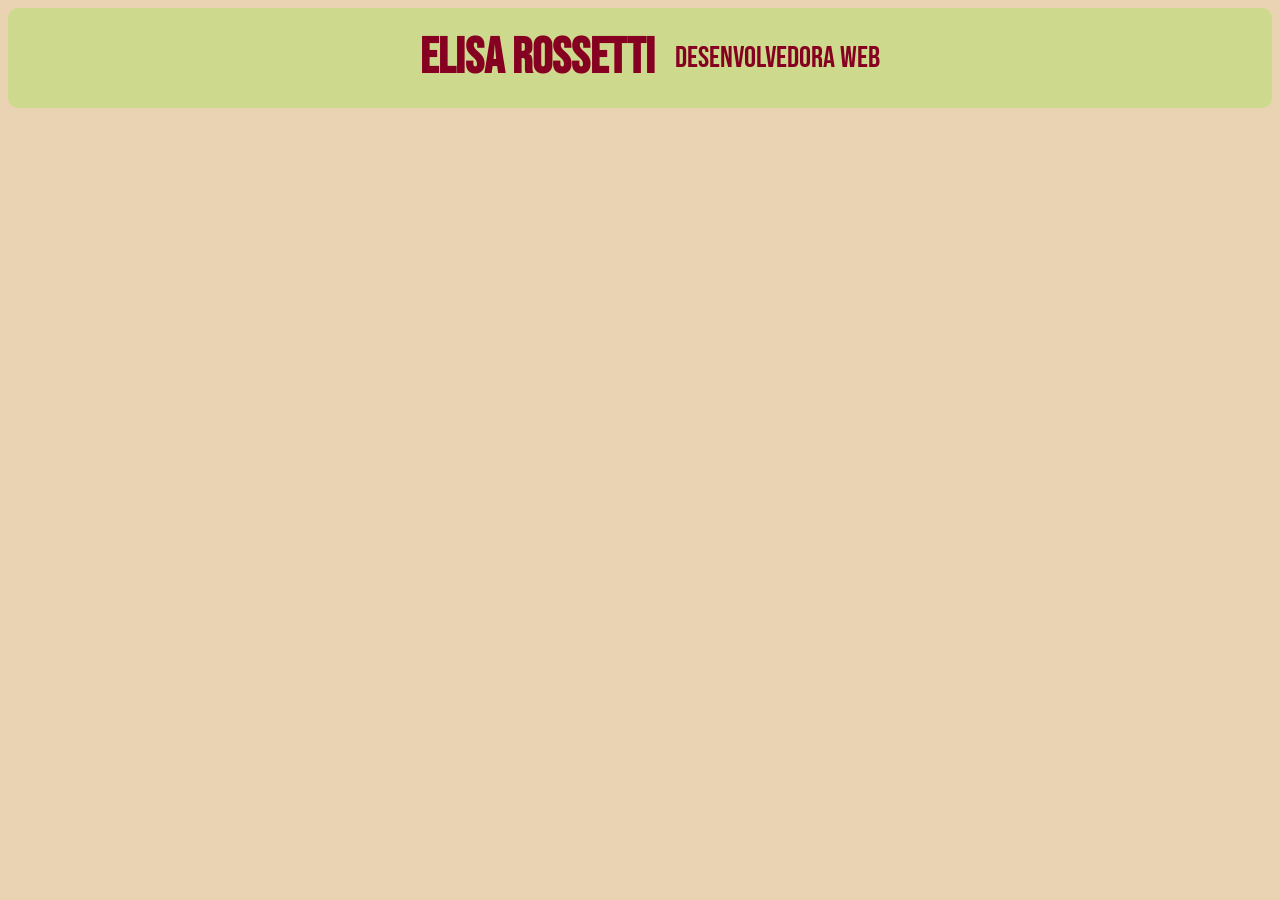
==== index.html @ 07d2bc2f "first commit" ====
<!DOCTYPE html>
<html lang="en">

<head>
  <meta charset="UTF-8">
  <meta name="viewport" content="width=device-width, initial-scale=1.0">
  <title>Portifólio</title>
  <link rel="stylesheet" href="assets/styles.css">
  <link rel="preconnect" href="https://fonts.googleapis.com">
  <link rel="preconnect" href="https://fonts.gstatic.com" crossorigin>
  <link
    href="https://fonts.googleapis.com/css2?family=Bebas+Neue&family=Inter:ital,opsz,wght@0,14..32,100..900;1,14..32,100..900&family=Quicksand:wght@300..700&display=swap"
    rel="stylesheet">
</head>

<body>
  <div class="topo">
    <H1><strong>Elisa Rossetti</strong></H1>
    <p>Desenvolvedora Web</p>
  </div>

  <div class="info">
    <p></p>
  </div>
</body>

</html>
---- assets/styles.css ----
.topo {
    background-color: #cdd98d;
    height: auto;
    width: auto;
    justify-content: center;
    align-items: center;
    display: flex;
    margin: auto;
    padding: 0;
    box-sizing: border-box;
    border-radius: 10px;
    font-family: "bebas neue";
    font-size: 30px;
    color: #860021;
    word-wrap: break-word;
}

body {
    background-color: #e9d3b2;
}

.topo h1 {
    font-size: 50px;
    color: #860021;
    text-align: center;
    margin: 0;
    padding: 20px;
}
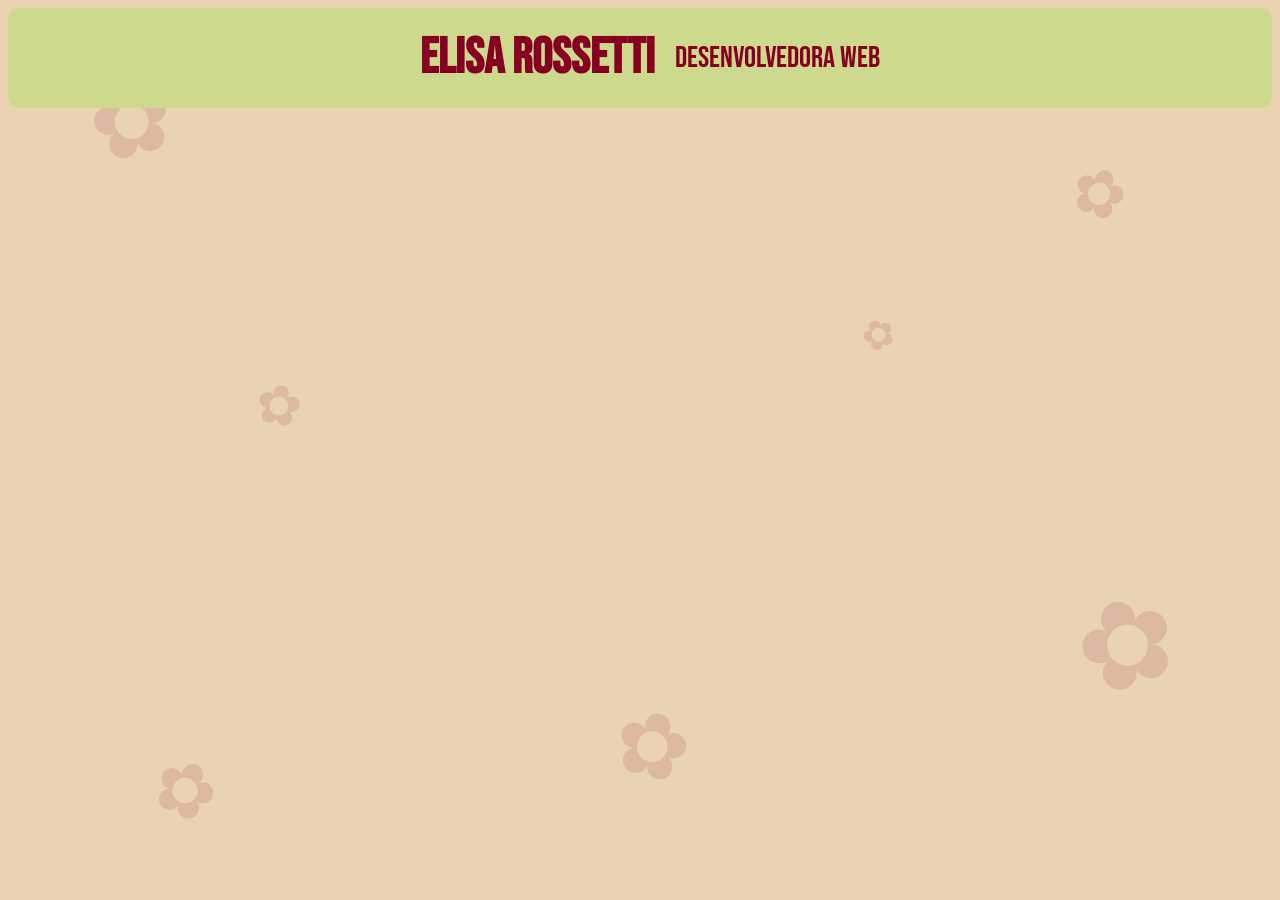
==== commit ab6ede5b: "ok" ====
--- a/index.html
+++ b/index.html
@@ -14,6 +14,17 @@
 </head>
 
 <body>
+<div class="flower-background" aria-hidden="true">
+  <span class="flower flower-1">✿</span>
+  <span class="flower flower-2">✿</span>
+  <span class="flower flower-3">✿</span>
+  <span class="flower flower-4">✿</span>
+  <span class="flower flower-5">✿</span>
+  <span class="flower flower-6">✿</span>
+  <span class="flower flower-7">✿</span>
+  <span class="flower flower-8">✿</span>
+</div>  
+
   <div class="topo">
     <H1><strong>Elisa Rossetti</strong></H1>
     <p>Desenvolvedora Web</p>
--- a/assets/styles.css
+++ b/assets/styles.css
@@ -26,3 +26,80 @@
     margin: 0;
     padding: 20px;
 }
+
+
+.flower-background {
+  position: fixed;
+  inset: 0;
+  width: 100%;
+  height: 100vh;
+  overflow: hidden;
+  pointer-events: none;
+  z-index: -1;
+}
+
+.flower {
+  position: absolute;
+  color: #860021;
+  opacity: 0.12;
+  line-height: 1;
+  user-select: none;
+}
+
+/* Posições, tamanhos e rotações das flores */
+
+.flower-1 {
+  top: 8%;
+  left: 7%;
+  font-size: 100px;
+  transform: rotate(-15deg);
+}
+
+.flower-2 {
+  top: 18%;
+  right: 12%;
+  font-size: 65px;
+  transform: rotate(20deg);
+}
+
+.flower-3 {
+  top: 42%;
+  left: 20%;
+  font-size: 55px;
+  transform: rotate(10deg);
+}
+
+.flower-4 {
+  top: 65%;
+  right: 8%;
+  font-size: 120px;
+  transform: rotate(-20deg);
+}
+
+.flower-5 {
+  bottom: 8%;
+  left: 12%;
+  font-size: 75px;
+  transform: rotate(25deg);
+}
+
+.flower-6 {
+  top: 5%;
+  left: 55%;
+  font-size: 45px;
+  transform: rotate(-10deg);
+}
+
+.flower-7 {
+  top: 78%;
+  left: 48%;
+  font-size: 90px;
+  transform: rotate(15deg);
+}
+
+.flower-8 {
+  top: 35%;
+  right: 30%;
+  font-size: 40px;
+  transform: rotate(-25deg);
+}
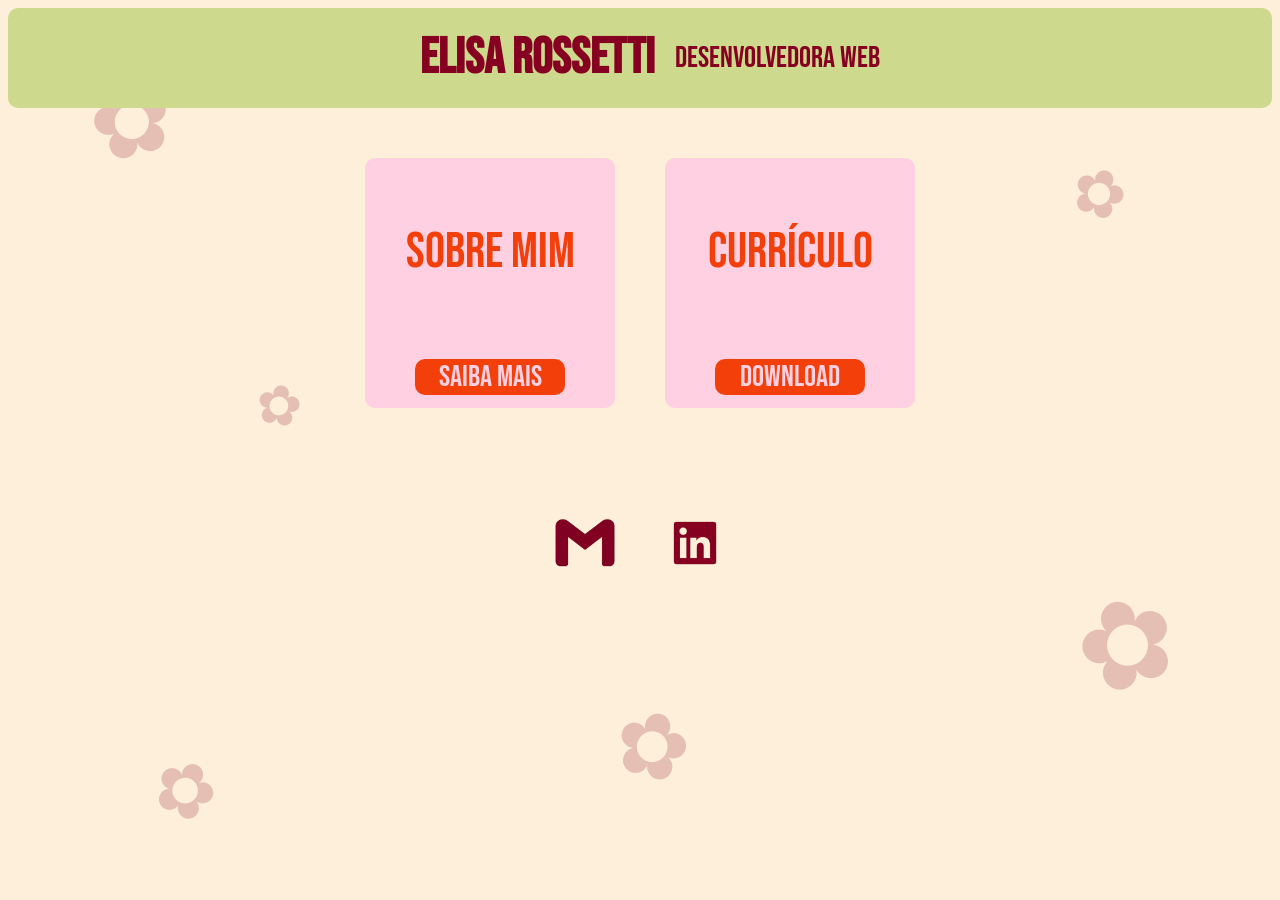
==== commit f7f500fa: "ok" ====
--- a/index.html
+++ b/index.html
@@ -4,26 +4,27 @@
 <head>
   <meta charset="UTF-8">
   <meta name="viewport" content="width=device-width, initial-scale=1.0">
-  <title>Portifólio</title>
-  <link rel="stylesheet" href="assets/styles.css">
+  <title>Elisa Rossetti</title>
+  <link rel="stylesheet" href="assets/css/styles.css">
   <link rel="preconnect" href="https://fonts.googleapis.com">
   <link rel="preconnect" href="https://fonts.gstatic.com" crossorigin>
   <link
     href="https://fonts.googleapis.com/css2?family=Bebas+Neue&family=Inter:ital,opsz,wght@0,14..32,100..900;1,14..32,100..900&family=Quicksand:wght@300..700&display=swap"
     rel="stylesheet">
+  <meta name="viewport" content="width=device-width, initial-scale=1.0">
 </head>
 
 <body>
-<div class="flower-background" aria-hidden="true">
-  <span class="flower flower-1">✿</span>
-  <span class="flower flower-2">✿</span>
-  <span class="flower flower-3">✿</span>
-  <span class="flower flower-4">✿</span>
-  <span class="flower flower-5">✿</span>
-  <span class="flower flower-6">✿</span>
-  <span class="flower flower-7">✿</span>
-  <span class="flower flower-8">✿</span>
-</div>  
+  <div class="flower-background" aria-hidden="true">
+    <span class="flower flower-1">✿</span>
+    <span class="flower flower-2">✿</span>
+    <span class="flower flower-3">✿</span>
+    <span class="flower flower-4">✿</span>
+    <span class="flower flower-5">✿</span>
+    <span class="flower flower-6">✿</span>
+    <span class="flower flower-7">✿</span>
+    <span class="flower flower-8">✿</span>
+  </div>
 
   <div class="topo">
     <H1><strong>Elisa Rossetti</strong></H1>
@@ -31,8 +32,26 @@
   </div>
 
   <div class="info">
-    <p></p>
+    <div class="box1">
+      <p>Sobre mim</p>
+      <a href="sobremim.html" class="botao1">Saiba mais</a>
+    </div>
+    <div class="box2">
+      <p>Currículo</p>
+      <a href="" class="botao1">Download</a>
+    </div>
   </div>
+
+  <footer class="rodape">
+    <div class="images">
+      <a href="mailto:elisarocharo7fonseca@gmail.com" target="_blank" class="gmailimg">
+        <img src="assets/images/gmail.logo.png">
+      </a>
+      <a href="https://www.linkedin.com/in/elisa-rossetti-fonseca-03621a307/?isSelfProfile=true" target="_blank" class="linkedinimg">
+        <img src="assets/images/linkedin.logo.png">
+      </a>
+    </div>
+  </footer>
 </body>
 
 </html>
--- a/assets/css/styles.css
+++ b/assets/css/styles.css
@@ -0,0 +1,311 @@
+.topo {
+    background-color: #cdd98d;
+    height: auto;
+    width: auto;
+    justify-content: center;
+    align-items: center;
+    display: flex;
+    margin: auto;
+    padding: 0;
+    box-sizing: border-box;
+    border-radius: 10px;
+    font-family: "bebas neue";
+    font-size: 30px;
+    color: #860021;
+    word-wrap: break-word;
+}
+
+body {
+    background-color: #fdefd9;
+}
+
+.topo h1 {
+    font-size: 50px;
+    color: #860021;
+    text-align: center;
+    margin: 0;
+    padding: 20px;
+}
+
+
+.flower-background {
+  position: fixed;
+  inset: 0;
+  width: 100%;
+  height: 100vh;
+  overflow: hidden;
+  pointer-events: none;
+  z-index: -1;
+}
+
+.flower {
+  position: absolute;
+  color: #860021;
+  opacity: 0.20;
+  line-height: 1;
+  user-select: none;
+}
+
+.flower-1 {
+  top: 8%;
+  left: 7%;
+  font-size: 100px;
+  transform: rotate(-15deg);
+}
+
+.flower-2 {
+  top: 18%;
+  right: 12%;
+  font-size: 65px;
+  transform: rotate(20deg);
+}
+
+.flower-3 {
+  top: 42%;
+  left: 20%;
+  font-size: 55px;
+  transform: rotate(10deg);
+}
+
+.flower-4 {
+  top: 65%;
+  right: 8%;
+  font-size: 120px;
+  transform: rotate(-20deg);
+}
+
+.flower-5 {
+  bottom: 8%;
+  left: 12%;
+  font-size: 75px;
+  transform: rotate(25deg);
+}
+
+.flower-6 {
+  top: 5%;
+  left: 55%;
+  font-size: 45px;
+  transform: rotate(-10deg);
+}
+
+.flower-7 {
+  top: 78%;
+  left: 48%;
+  font-size: 90px;
+  transform: rotate(15deg);
+}
+
+.flower-8 {
+  top: 35%;
+  right: 30%;
+  font-size: 40px;
+  transform: rotate(-25deg);
+}
+
+.info {
+  display: flex;
+  justify-content: center;
+  margin-top: 50px;
+  flex-direction: row;
+  gap: 50px;
+}
+
+.box1 {
+  display: flex;
+  justify-content: space-around;
+  align-items: center;
+  background-color: #ffcfe2;
+  width: 250px;
+  height: 250px;
+  border-radius: 10px;
+  font-family: bebas neue;
+  font-size: 50px;
+  color: #f33f0a;
+  flex-direction: column;
+}
+
+.box2 {
+  display: flex;
+  justify-content: space-around;
+  align-items: center;
+  background-color: #ffcfe2;
+  width: 250px;
+  height: 250px;
+  border-radius: 10px;
+  font-family: bebas neue;
+  font-size: 50px;
+  color: #f33f0a;
+  flex-direction: column;
+}
+
+.botao1 {
+  display: flex;
+  background-color: #f33f0a;
+  border-radius: 10px;
+  font-family: bebas neue;
+  color: #ffcfe2;
+  font-size: 30px;
+  border: none;
+  outline: none;
+  text-decoration: none !important;
+  width: 150px;
+  align-items: center;
+  justify-content: center;
+  transform: transform 0.7s ease;
+}
+
+.botao1:hover {
+  cursor: pointer;
+  background-color: #860021;
+  transition: 0.5s;
+  transform: scale(1.1);
+}
+
+.botao2 {
+  display: flex;
+  background-color: #860021;
+  border-radius: 10px;
+  font-family: bebas neue;
+  color: #cdd98d;
+  font-size: 20px;
+  border: none;
+  outline: none;
+  text-decoration: none !important;
+  width: 80px;
+  align-items: left;
+  justify-content: center;
+  transform: transform 0.7s ease;
+  position: absolute;
+  left: 15px;
+  margin-left: 10px;
+}
+
+.botao2:hover {
+  cursor: pointer;
+  background-color: #f33f0a;
+  transition: 0.5s;
+  transform: scale(1.1);
+}
+
+.topo1 {
+    background-color: #cdd98d;
+    height: auto;
+    width: auto;
+    justify-content: center;
+    align-items: center;
+    display: flex;
+    margin: auto;
+    padding: 0;
+    box-sizing: border-box;
+    border-radius: 10px;
+    font-family: bebas neue;
+    font-size: 30px;
+    color: #860021;
+    word-wrap: break-word;
+}
+
+.box3 {
+  display: flex;
+  align-items: center;
+  justify-content: center;
+  background-color: #ffcfe2;
+  margin-top: 50px;
+  border-radius: 10px;
+  text-align: center;
+  font-family: montserrat;
+  font-size: 20px;
+}
+
+.box4 {
+  display: flex;
+  align-items: center;
+  justify-content: center;
+  background-color: #ffcfe2;
+  margin-top: 50px;
+  border-radius: 10px;
+  text-align: center;
+  font-family: montserrat;
+  font-size: 20px;
+}
+
+  @media (max-width: 600px) {
+    .info {
+      flex-direction: column;
+      align-items: center;
+      display: flex;
+    }
+    .topo {
+      flex-direction: column;
+      align-items: center;
+      display: flex;
+    }
+    .topo1 {
+      flex-direction: column;
+      align-items: center;
+      display: flex;
+    }
+  }
+
+.rodape {
+  display: flex;
+  align-items: center;
+  margin-top: 100px;
+  justify-content: center;
+}
+
+.images {
+  display: flex;
+  flex-direction: row;
+  align-items: center;
+  gap: 40px;
+}
+
+.images img {
+  display: block;
+  width: 70px;
+  height: 70px;
+  object-fit: contain;
+}
+
+.projetos {
+  display: flex;
+  align-items: center;
+  justify-content: center;
+  width: 100%;
+  height: auto;
+  flex-direction: column;
+  border-radius: 10px;
+  margin-top: 90px;
+}
+
+.projetos h1 {
+  display: flex;
+  font-family: bebas neue;
+  color: #860021;
+}
+
+.gitimg {
+  display: flex;
+  width: 70px;
+  height: 70px;
+  object-fit: contain;
+  margin-bottom: 20px;
+}
+
+.gitimg:hover {
+  cursor: pointer;
+  transition: 0.5s;
+  transform: scale(1.1);
+}
+
+.gmailimg:hover {
+  cursor: pointer;
+  transition: 0.5s;
+  transform: scale(1.1);
+}
+
+.linkedinimg:hover {
+  cursor: pointer;
+  transition: 0.5s;
+  transform: scale(1.1);
+}
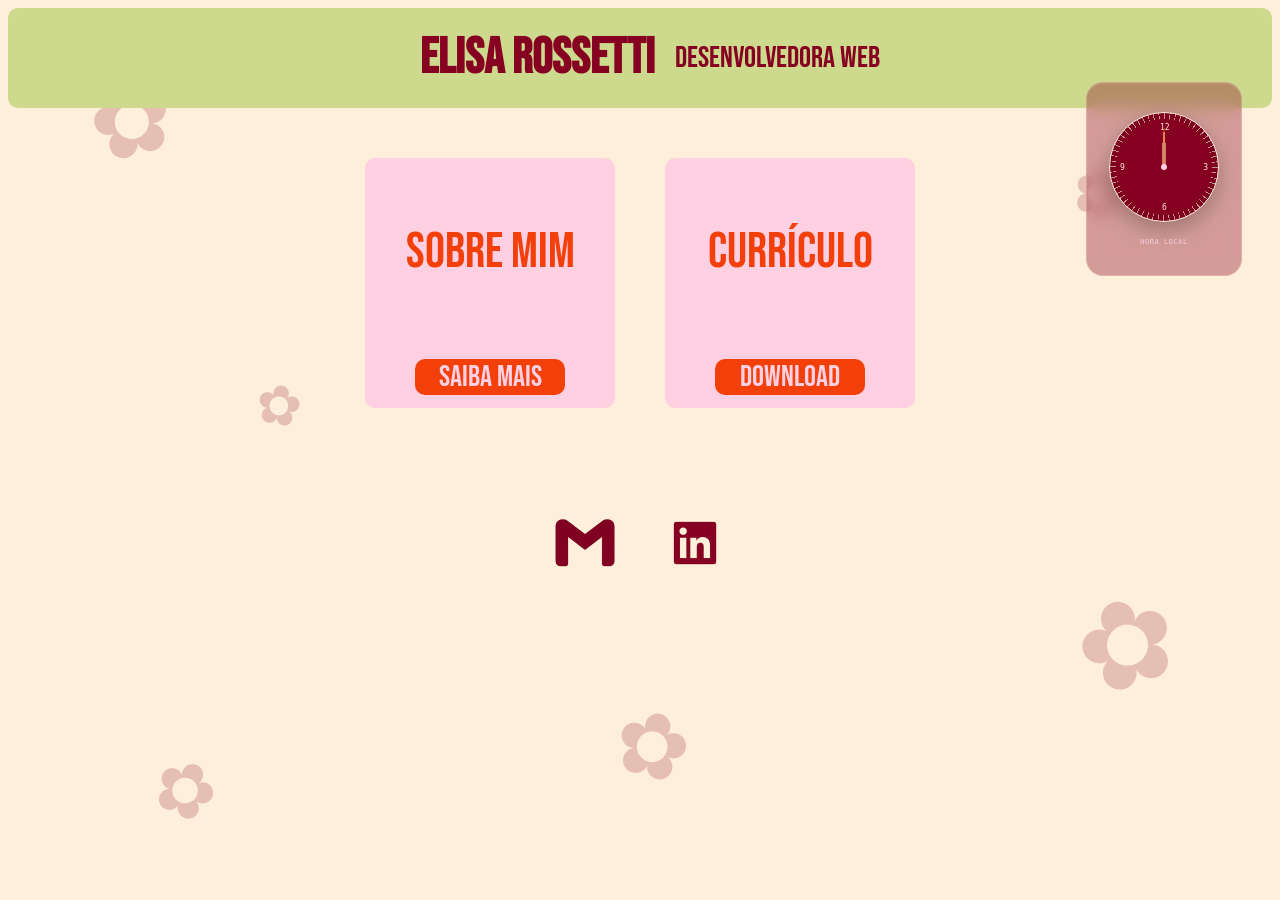
==== commit 1c8786fa: "ok" ====
--- a/index.html
+++ b/index.html
@@ -38,8 +38,28 @@
     </div>
     <div class="box2">
       <p>Currículo</p>
-      <a href="" class="botao1">Download</a>
+      <a href="assets/documents/ElisaRossettiFonseca_2744.pdf" download class="botao1">Download</a>
     </div>
+
+
+    <aside class="desktop-clock-widget" aria-label="Relógio analógico">
+      <div class="analog-clock" aria-hidden="true">
+        <span class="clock-mark mark-12">12</span>
+        <span class="clock-mark mark-3">3</span>
+        <span class="clock-mark mark-6">6</span>
+        <span class="clock-mark mark-9">9</span>
+
+        <span class="clock-hand clock-hour" id="clock-hour-hand"></span>
+        <span class="clock-hand clock-minute" id="clock-minute-hand"></span>
+        <span class="clock-hand clock-second" id="clock-second-hand"></span>
+        <span class="clock-pin"></span>
+      </div>
+
+      <time class="widget-time" id="widget-time"></time>
+      <span class="widget-caption">HORA LOCAL</span>
+    </aside>
+
+
   </div>
 
   <footer class="rodape">
@@ -47,7 +67,8 @@
       <a href="mailto:elisarocharo7fonseca@gmail.com" target="_blank" class="gmailimg">
         <img src="assets/images/gmail.logo.png">
       </a>
-      <a href="https://www.linkedin.com/in/elisa-rossetti-fonseca-03621a307/?isSelfProfile=true" target="_blank" class="linkedinimg">
+      <a href="https://www.linkedin.com/in/elisa-rossetti-fonseca-03621a307/?isSelfProfile=true" target="_blank"
+        class="linkedinimg">
         <img src="assets/images/linkedin.logo.png">
       </a>
     </div>
--- a/assets/css/styles.css
+++ b/assets/css/styles.css
@@ -308,4 +308,140 @@
   cursor: pointer;
   transition: 0.5s;
   transform: scale(1.1);
-}+}
+
+
+:root {
+  --lime: #cdd98d;
+  --wine: #860021;
+  --paper: #fdefd9;
+  --pink: #ffcfe2;
+  --coral: #f33f0a;
+  --paper-dim: #ffcfe2;
+}
+
+.desktop-clock-widget {
+  width: 154px;
+  min-height: 192px;
+  position: absolute;
+  z-index: 1;
+  top: 82px;
+  right: 38px;
+  display: flex;
+  flex-direction: column;
+  align-items: center;
+  justify-content: center;
+  gap: 8px;
+  border: 1px solid rgba(253, 239, 217, 0.25);
+  border-radius: 17px;
+  background: rgba(134, 0, 33, 0.35);
+  box-shadow: inset 0 1px rgba(255, 207, 226, 0.12);
+  backdrop-filter: blur(8px);
+  color: var(--paper);
+}
+
+.analog-clock {
+  width: 108px;
+  height: 108px;
+  position: relative;
+  border: 1px solid var(--paper);
+  border-radius: 50%;
+  background:
+    repeating-conic-gradient(
+      from 0deg,
+      rgba(253, 239, 217, 0.65) 0deg 1deg,
+      transparent 1deg 6deg
+    ),
+    var(--wine);
+  box-shadow:
+    0 8px 22px rgba(0, 0, 0, 0.25),
+    inset 0 0 20px rgba(0, 0, 0, 0.15);
+}
+
+.analog-clock::before {
+  content: "";
+  position: absolute;
+  inset: 6px;
+  border-radius: 50%;
+  background: var(--wine);
+}
+
+.clock-mark {
+  position: absolute;
+  z-index: 1;
+  color: var(--paper);
+  font: 8px monospace;
+}
+
+.mark-12 {
+  top: 10px;
+  left: calc(50% - 4px);
+}
+
+.mark-3 {
+  top: calc(50% - 4px);
+  right: 10px;
+}
+
+.mark-6 {
+  bottom: 9px;
+  left: calc(50% - 2px);
+}
+
+.mark-9 {
+  top: calc(50% - 4px);
+  left: 10px;
+}
+
+.clock-hand {
+  position: absolute;
+  z-index: 2;
+  bottom: 50%;
+  left: 50%;
+  border-radius: 4px;
+  transform-origin: center bottom;
+  transform: translateX(-50%) rotate(0deg);
+}
+
+.clock-hour {
+  width: 3px;
+  height: 25px;
+  background: var(--paper);
+}
+
+.clock-minute {
+  width: 2px;
+  height: 35px;
+  background: var(--lime);
+}
+
+.clock-second {
+  width: 1px;
+  height: 39px;
+  background: var(--coral);
+}
+
+.clock-pin {
+  width: 6px;
+  height: 6px;
+  position: absolute;
+  z-index: 3;
+  top: calc(50% - 3px);
+  left: calc(50% - 3px);
+  border-radius: 50%;
+  background: var(--pink);
+}
+
+.widget-time {
+  font: 500 20px/1 sans-serif;
+  letter-spacing: -0.04em;
+  color: var(--paper);
+  font-variant-numeric: tabular-nums;
+}
+
+.widget-caption {
+  color: var(--pink);
+  font: 7px monospace;
+  letter-spacing: 0.08em;
+  text-transform: uppercase;
+}
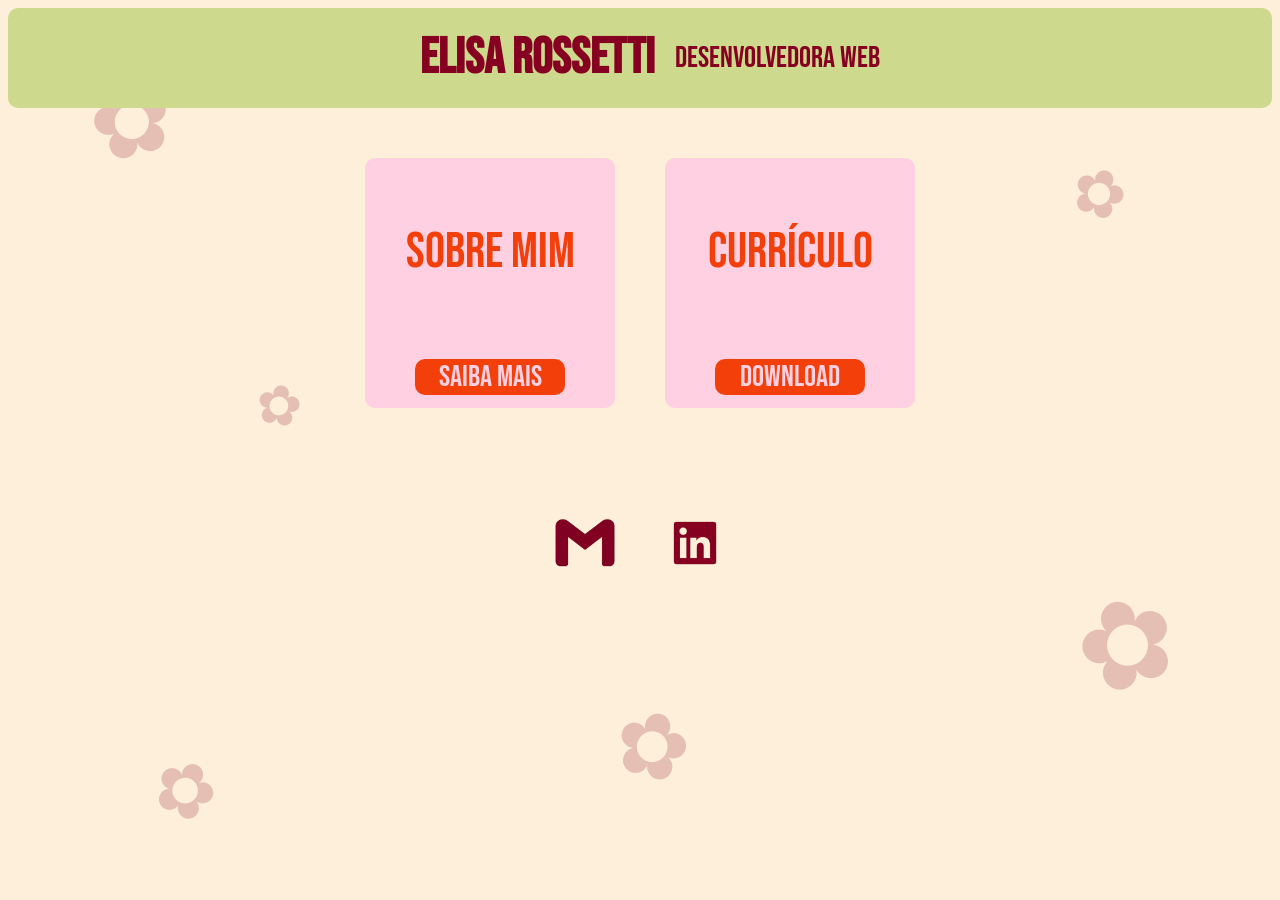
==== commit 5c5b282a: "ok" ====
--- a/index.html
+++ b/index.html
@@ -41,25 +41,7 @@
       <a href="assets/documents/ElisaRossettiFonseca_2744.pdf" download class="botao1">Download</a>
     </div>
 
-
-    <aside class="desktop-clock-widget" aria-label="Relógio analógico">
-      <div class="analog-clock" aria-hidden="true">
-        <span class="clock-mark mark-12">12</span>
-        <span class="clock-mark mark-3">3</span>
-        <span class="clock-mark mark-6">6</span>
-        <span class="clock-mark mark-9">9</span>
-
-        <span class="clock-hand clock-hour" id="clock-hour-hand"></span>
-        <span class="clock-hand clock-minute" id="clock-minute-hand"></span>
-        <span class="clock-hand clock-second" id="clock-second-hand"></span>
-        <span class="clock-pin"></span>
-      </div>
-
-      <time class="widget-time" id="widget-time"></time>
-      <span class="widget-caption">HORA LOCAL</span>
-    </aside>
-
-
+    
   </div>
 
   <footer class="rodape">
@@ -67,8 +49,7 @@
       <a href="mailto:elisarocharo7fonseca@gmail.com" target="_blank" class="gmailimg">
         <img src="assets/images/gmail.logo.png">
       </a>
-      <a href="https://www.linkedin.com/in/elisa-rossetti-fonseca-03621a307/?isSelfProfile=true" target="_blank"
-        class="linkedinimg">
+      <a href="https://www.linkedin.com/in/elisa-rossetti-fonseca-03621a307/?isSelfProfile=true" target="_blank" class="linkedinimg">
         <img src="assets/images/linkedin.logo.png">
       </a>
     </div>
--- a/assets/css/styles.css
+++ b/assets/css/styles.css
@@ -310,138 +310,3 @@
   transform: scale(1.1);
 }
 
-
-:root {
-  --lime: #cdd98d;
-  --wine: #860021;
-  --paper: #fdefd9;
-  --pink: #ffcfe2;
-  --coral: #f33f0a;
-  --paper-dim: #ffcfe2;
-}
-
-.desktop-clock-widget {
-  width: 154px;
-  min-height: 192px;
-  position: absolute;
-  z-index: 1;
-  top: 82px;
-  right: 38px;
-  display: flex;
-  flex-direction: column;
-  align-items: center;
-  justify-content: center;
-  gap: 8px;
-  border: 1px solid rgba(253, 239, 217, 0.25);
-  border-radius: 17px;
-  background: rgba(134, 0, 33, 0.35);
-  box-shadow: inset 0 1px rgba(255, 207, 226, 0.12);
-  backdrop-filter: blur(8px);
-  color: var(--paper);
-}
-
-.analog-clock {
-  width: 108px;
-  height: 108px;
-  position: relative;
-  border: 1px solid var(--paper);
-  border-radius: 50%;
-  background:
-    repeating-conic-gradient(
-      from 0deg,
-      rgba(253, 239, 217, 0.65) 0deg 1deg,
-      transparent 1deg 6deg
-    ),
-    var(--wine);
-  box-shadow:
-    0 8px 22px rgba(0, 0, 0, 0.25),
-    inset 0 0 20px rgba(0, 0, 0, 0.15);
-}
-
-.analog-clock::before {
-  content: "";
-  position: absolute;
-  inset: 6px;
-  border-radius: 50%;
-  background: var(--wine);
-}
-
-.clock-mark {
-  position: absolute;
-  z-index: 1;
-  color: var(--paper);
-  font: 8px monospace;
-}
-
-.mark-12 {
-  top: 10px;
-  left: calc(50% - 4px);
-}
-
-.mark-3 {
-  top: calc(50% - 4px);
-  right: 10px;
-}
-
-.mark-6 {
-  bottom: 9px;
-  left: calc(50% - 2px);
-}
-
-.mark-9 {
-  top: calc(50% - 4px);
-  left: 10px;
-}
-
-.clock-hand {
-  position: absolute;
-  z-index: 2;
-  bottom: 50%;
-  left: 50%;
-  border-radius: 4px;
-  transform-origin: center bottom;
-  transform: translateX(-50%) rotate(0deg);
-}
-
-.clock-hour {
-  width: 3px;
-  height: 25px;
-  background: var(--paper);
-}
-
-.clock-minute {
-  width: 2px;
-  height: 35px;
-  background: var(--lime);
-}
-
-.clock-second {
-  width: 1px;
-  height: 39px;
-  background: var(--coral);
-}
-
-.clock-pin {
-  width: 6px;
-  height: 6px;
-  position: absolute;
-  z-index: 3;
-  top: calc(50% - 3px);
-  left: calc(50% - 3px);
-  border-radius: 50%;
-  background: var(--pink);
-}
-
-.widget-time {
-  font: 500 20px/1 sans-serif;
-  letter-spacing: -0.04em;
-  color: var(--paper);
-  font-variant-numeric: tabular-nums;
-}
-
-.widget-caption {
-  color: var(--pink);
-  font: 7px monospace;
-  letter-spacing: 0.08em;
-  text-transform: uppercase;
-}
